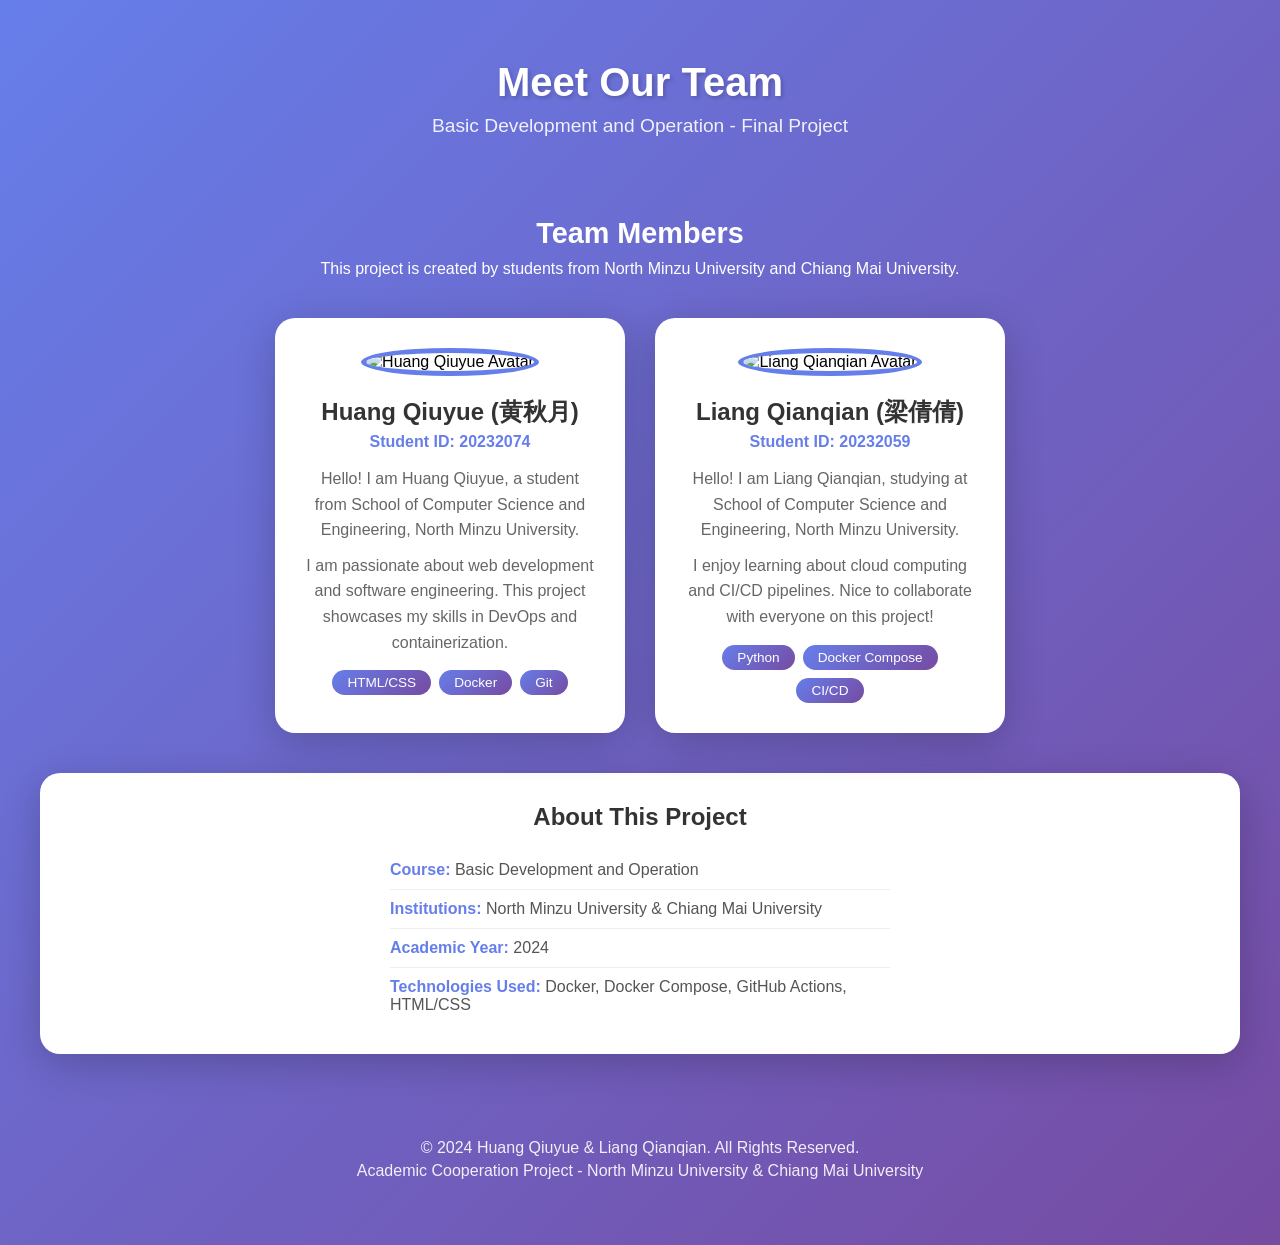
==== index.html @ bca43592 "Initial commit - Final Project by Huang Qiuyue & Liang Qianqian" ====
<!DOCTYPE html>
<html lang="en">
<head>
    <meta charset="UTF-8">
    <meta name="viewport" content="width=device-width, initial-scale=1.0">
    <title>About Us - Final Project</title>
    <link rel="stylesheet" href="styles.css">
</head>
<body>
    <header>
        <h1>Meet Our Team</h1>
        <p>Basic Development and Operation - Final Project</p>
    </header>

    <main>
        <section class="team-intro">
            <h2>Team Members</h2>
            <p>This project is created by students from North Minzu University and Chiang Mai University.</p>
        </section>

        <section class="members">
            <div class="member-card">
                <img src="https://api.dicebear.com/7.x/avataaars/svg?seed=HuangQiuyue" alt="Huang Qiuyue Avatar">
                <h3>Huang Qiuyue (黄秋月)</h3>
                <p class="student-id">Student ID: 20232074</p>
                <div class="info">
                    <p>Hello! I am Huang Qiuyue, a student from School of Computer Science and Engineering, North Minzu University.</p>
                    <p>I am passionate about web development and software engineering. This project showcases my skills in DevOps and containerization.</p>
                </div>
                <div class="skills">
                    <span class="skill-tag">HTML/CSS</span>
                    <span class="skill-tag">Docker</span>
                    <span class="skill-tag">Git</span>
                </div>
            </div>

            <div class="member-card">
                <img src="https://api.dicebear.com/7.x/avataaars/svg?seed=LiangQianqian" alt="Liang Qianqian Avatar">
                <h3>Liang Qianqian (梁倩倩)</h3>
                <p class="student-id">Student ID: 20232059</p>
                <div class="info">
                    <p>Hello! I am Liang Qianqian, studying at School of Computer Science and Engineering, North Minzu University.</p>
                    <p>I enjoy learning about cloud computing and CI/CD pipelines. Nice to collaborate with everyone on this project!</p>
                </div>
                <div class="skills">
                    <span class="skill-tag">Python</span>
                    <span class="skill-tag">Docker Compose</span>
                    <span class="skill-tag">CI/CD</span>
                </div>
            </div>
        </section>

        <section class="project-info">
            <h2>About This Project</h2>
            <ul>
                <li><strong>Course:</strong> Basic Development and Operation</li>
                <li><strong>Institutions:</strong> North Minzu University & Chiang Mai University</li>
                <li><strong>Academic Year:</strong> 2024</li>
                <li><strong>Technologies Used:</strong> Docker, Docker Compose, GitHub Actions, HTML/CSS</li>
            </ul>
        </section>
    </main>

    <footer>
        <p>&copy; 2024 Huang Qiuyue & Liang Qianqian. All Rights Reserved.</p>
        <p>Academic Cooperation Project - North Minzu University & Chiang Mai University</p>
    </footer>
</body>
</html>
---- styles.css ----
* {
    margin: 0;
    padding: 0;
    box-sizing: border-box;
}

body {
    font-family: 'Segoe UI', Tahoma, Geneva, Verdana, sans-serif;
    background: linear-gradient(135deg, #667eea 0%, #764ba2 100%);
    min-height: 100vh;
    padding: 20px;
}

header {
    text-align: center;
    color: white;
    padding: 40px 20px;
    margin-bottom: 40px;
}

header h1 {
    font-size: 2.5em;
    margin-bottom: 10px;
    text-shadow: 2px 2px 4px rgba(0,0,0,0.2);
}

header p {
    font-size: 1.2em;
    opacity: 0.9;
}

main {
    max-width: 1200px;
    margin: 0 auto;
}

.team-intro {
    text-align: center;
    color: white;
    margin-bottom: 40px;
}

.team-intro h2 {
    font-size: 1.8em;
    margin-bottom: 10px;
}

.members {
    display: flex;
    flex-wrap: wrap;
    gap: 30px;
    justify-content: center;
    margin-bottom: 40px;
}

.member-card {
    background: white;
    border-radius: 20px;
    padding: 30px;
    width: 350px;
    text-align: center;
    box-shadow: 0 10px 40px rgba(0,0,0,0.2);
    transition: transform 0.3s ease;
}

.member-card:hover {
    transform: translateY(-10px);
}

.member-card img {
    width: 150px;
    height: 150px;
    border-radius: 50%;
    margin-bottom: 20px;
    border: 5px solid #667eea;
}

.member-card h3 {
    color: #333;
    font-size: 1.5em;
    margin-bottom: 5px;
}

.student-id {
    color: #667eea;
    font-weight: bold;
    margin-bottom: 15px;
}

.info p {
    color: #666;
    margin-bottom: 10px;
    line-height: 1.6;
}

.skills {
    margin-top: 15px;
    display: flex;
    flex-wrap: wrap;
    gap: 8px;
    justify-content: center;
}

.skill-tag {
    background: linear-gradient(135deg, #667eea 0%, #764ba2 100%);
    color: white;
    padding: 5px 15px;
    border-radius: 20px;
    font-size: 0.85em;
}

.project-info {
    background: white;
    border-radius: 20px;
    padding: 30px;
    box-shadow: 0 10px 40px rgba(0,0,0,0.2);
}

.project-info h2 {
    color: #333;
    margin-bottom: 20px;
    text-align: center;
}

.project-info ul {
    list-style: none;
    max-width: 500px;
    margin: 0 auto;
}

.project-info li {
    padding: 10px 0;
    border-bottom: 1px solid #eee;
    color: #555;
}

.project-info li:last-child {
    border-bottom: none;
}

.project-info strong {
    color: #667eea;
}

footer {
    text-align: center;
    color: white;
    padding: 40px 20px;
    margin-top: 40px;
    opacity: 0.9;
}

footer p {
    margin: 5px 0;
}

@media (max-width: 768px) {
    .members {
        flex-direction: column;
        align-items: center;
    }

    .member-card {
        width: 100%;
        max-width: 350px;
    }
}
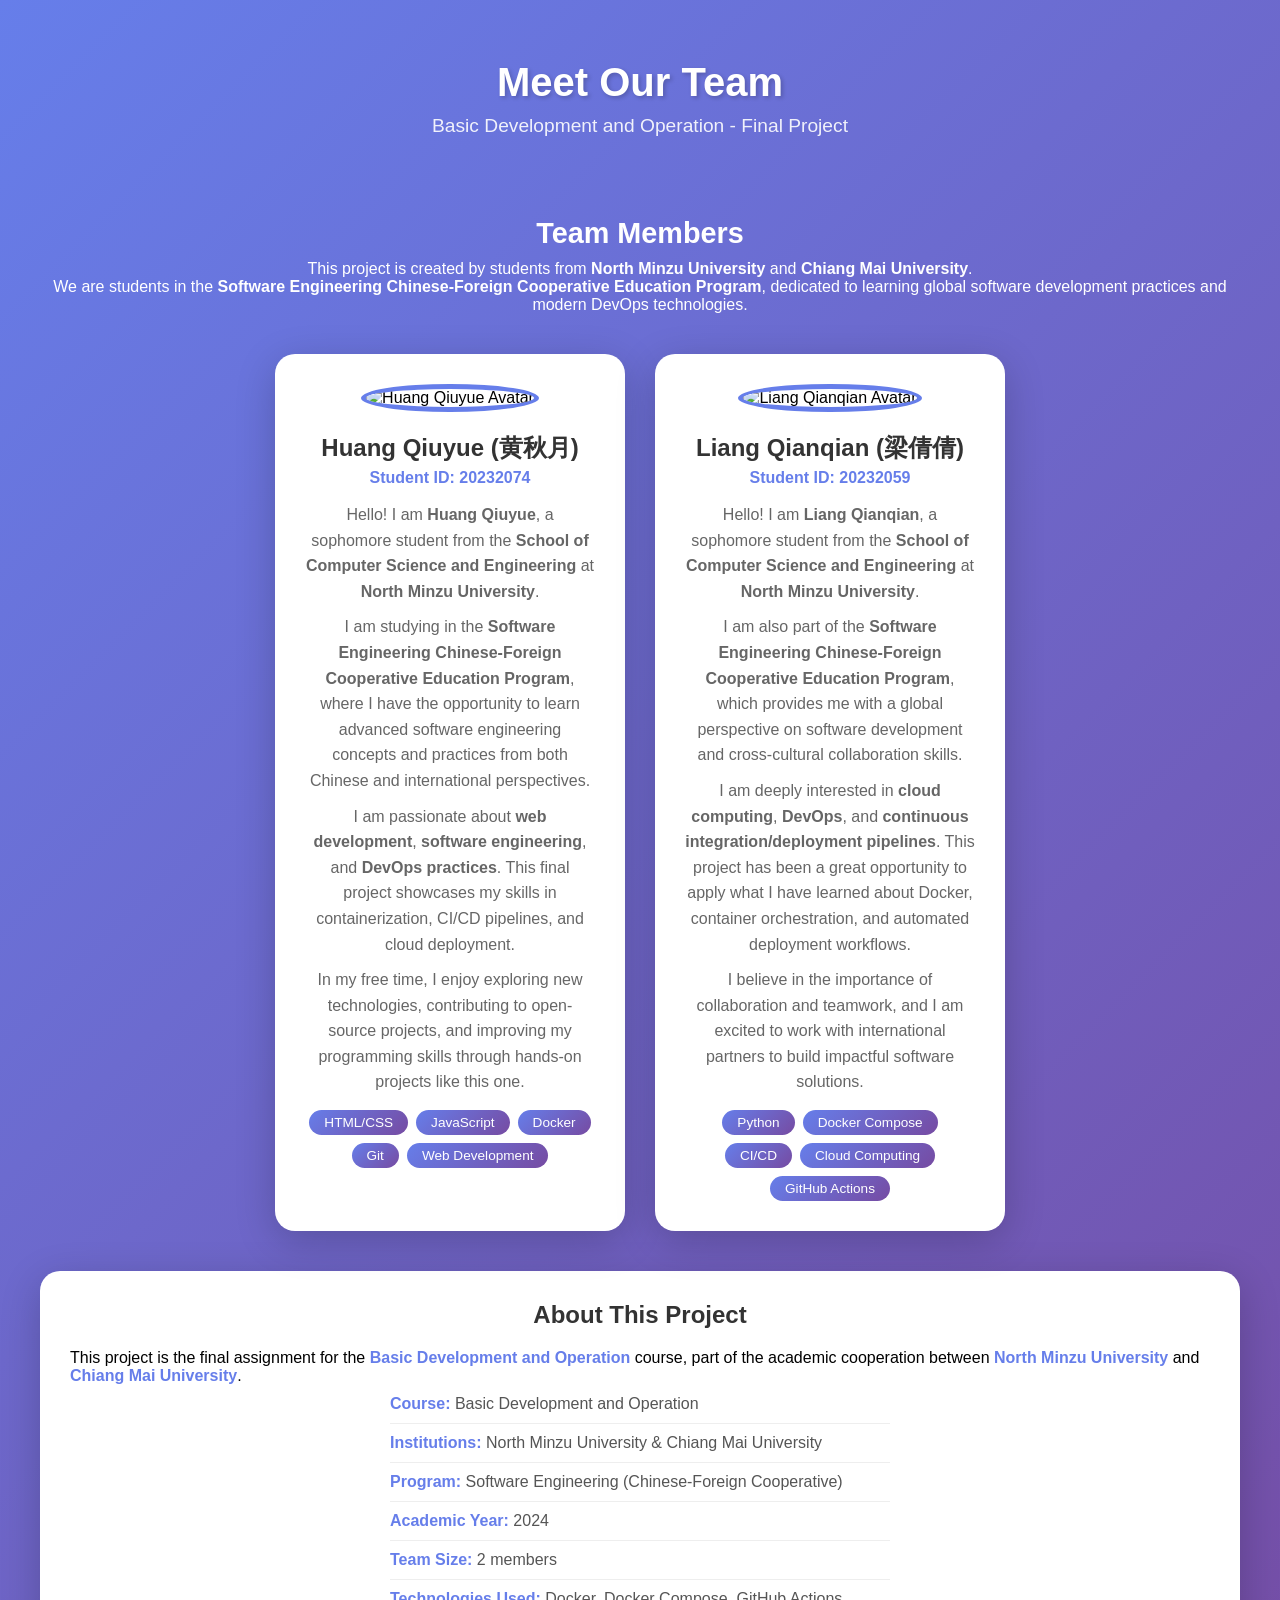
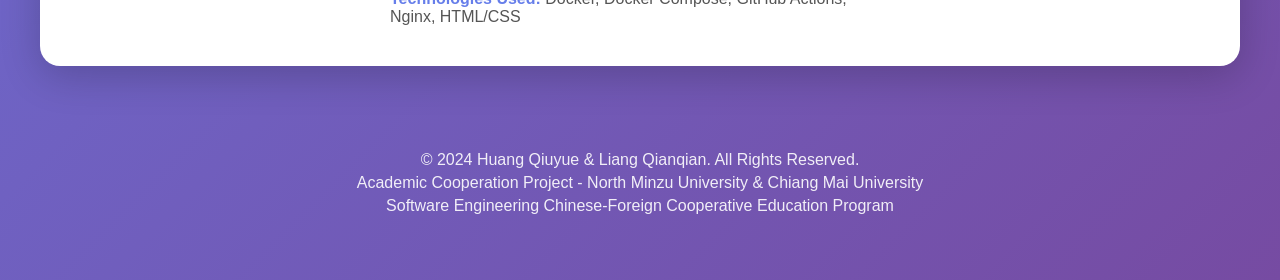
==== commit 95518f52: "Enhance personal introductions with more details about our program" ====
--- a/index.html
+++ b/index.html
@@ -15,7 +15,8 @@
     <main>
         <section class="team-intro">
             <h2>Team Members</h2>
-            <p>This project is created by students from North Minzu University and Chiang Mai University.</p>
+            <p>This project is created by students from <strong>North Minzu University</strong> and <strong>Chiang Mai University</strong>.</p>
+            <p class="program">We are students in the <strong>Software Engineering Chinese-Foreign Cooperative Education Program</strong>, dedicated to learning global software development practices and modern DevOps technologies.</p>
         </section>
 
         <section class="members">
@@ -24,13 +25,17 @@
                 <h3>Huang Qiuyue (黄秋月)</h3>
                 <p class="student-id">Student ID: 20232074</p>
                 <div class="info">
-                    <p>Hello! I am Huang Qiuyue, a student from School of Computer Science and Engineering, North Minzu University.</p>
-                    <p>I am passionate about web development and software engineering. This project showcases my skills in DevOps and containerization.</p>
+                    <p>Hello! I am <strong>Huang Qiuyue</strong>, a sophomore student from the <strong>School of Computer Science and Engineering</strong> at <strong>North Minzu University</strong>.</p>
+                    <p>I am studying in the <strong>Software Engineering Chinese-Foreign Cooperative Education Program</strong>, where I have the opportunity to learn advanced software engineering concepts and practices from both Chinese and international perspectives.</p>
+                    <p>I am passionate about <strong>web development</strong>, <strong>software engineering</strong>, and <strong>DevOps practices</strong>. This final project showcases my skills in containerization, CI/CD pipelines, and cloud deployment.</p>
+                    <p>In my free time, I enjoy exploring new technologies, contributing to open-source projects, and improving my programming skills through hands-on projects like this one.</p>
                 </div>
                 <div class="skills">
                     <span class="skill-tag">HTML/CSS</span>
+                    <span class="skill-tag">JavaScript</span>
                     <span class="skill-tag">Docker</span>
                     <span class="skill-tag">Git</span>
+                    <span class="skill-tag">Web Development</span>
                 </div>
             </div>
 
@@ -39,24 +44,31 @@
                 <h3>Liang Qianqian (梁倩倩)</h3>
                 <p class="student-id">Student ID: 20232059</p>
                 <div class="info">
-                    <p>Hello! I am Liang Qianqian, studying at School of Computer Science and Engineering, North Minzu University.</p>
-                    <p>I enjoy learning about cloud computing and CI/CD pipelines. Nice to collaborate with everyone on this project!</p>
+                    <p>Hello! I am <strong>Liang Qianqian</strong>, a sophomore student from the <strong>School of Computer Science and Engineering</strong> at <strong>North Minzu University</strong>.</p>
+                    <p>I am also part of the <strong>Software Engineering Chinese-Foreign Cooperative Education Program</strong>, which provides me with a global perspective on software development and cross-cultural collaboration skills.</p>
+                    <p>I am deeply interested in <strong>cloud computing</strong>, <strong>DevOps</strong>, and <strong>continuous integration/deployment pipelines</strong>. This project has been a great opportunity to apply what I have learned about Docker, container orchestration, and automated deployment workflows.</p>
+                    <p>I believe in the importance of collaboration and teamwork, and I am excited to work with international partners to build impactful software solutions.</p>
                 </div>
                 <div class="skills">
                     <span class="skill-tag">Python</span>
                     <span class="skill-tag">Docker Compose</span>
                     <span class="skill-tag">CI/CD</span>
+                    <span class="skill-tag">Cloud Computing</span>
+                    <span class="skill-tag">GitHub Actions</span>
                 </div>
             </div>
         </section>
 
         <section class="project-info">
             <h2>About This Project</h2>
+            <p>This project is the final assignment for the <strong>Basic Development and Operation</strong> course, part of the academic cooperation between <strong>North Minzu University</strong> and <strong>Chiang Mai University</strong>.</p>
             <ul>
                 <li><strong>Course:</strong> Basic Development and Operation</li>
                 <li><strong>Institutions:</strong> North Minzu University & Chiang Mai University</li>
+                <li><strong>Program:</strong> Software Engineering (Chinese-Foreign Cooperative)</li>
                 <li><strong>Academic Year:</strong> 2024</li>
-                <li><strong>Technologies Used:</strong> Docker, Docker Compose, GitHub Actions, HTML/CSS</li>
+                <li><strong>Team Size:</strong> 2 members</li>
+                <li><strong>Technologies Used:</strong> Docker, Docker Compose, GitHub Actions, Nginx, HTML/CSS</li>
             </ul>
         </section>
     </main>
@@ -64,6 +76,7 @@
     <footer>
         <p>&copy; 2024 Huang Qiuyue & Liang Qianqian. All Rights Reserved.</p>
         <p>Academic Cooperation Project - North Minzu University & Chiang Mai University</p>
+        <p>Software Engineering Chinese-Foreign Cooperative Education Program</p>
     </footer>
 </body>
 </html>
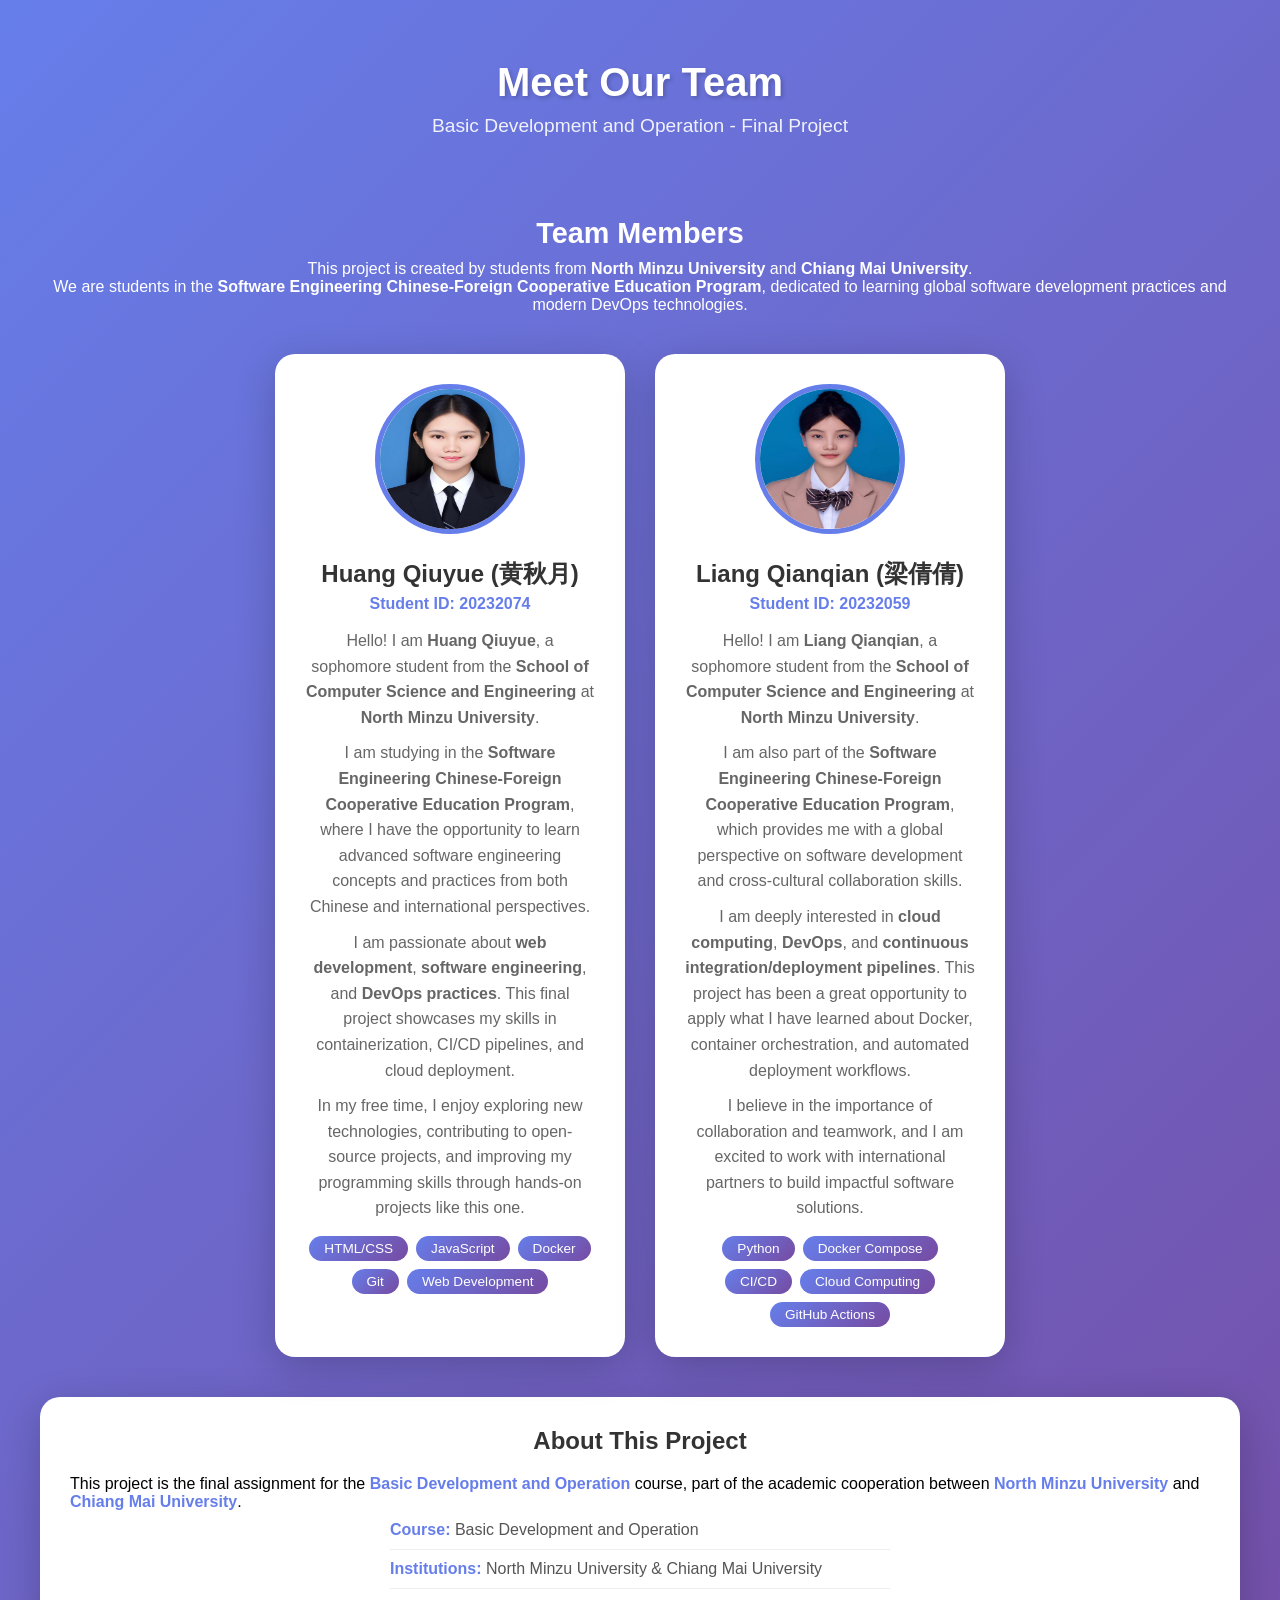
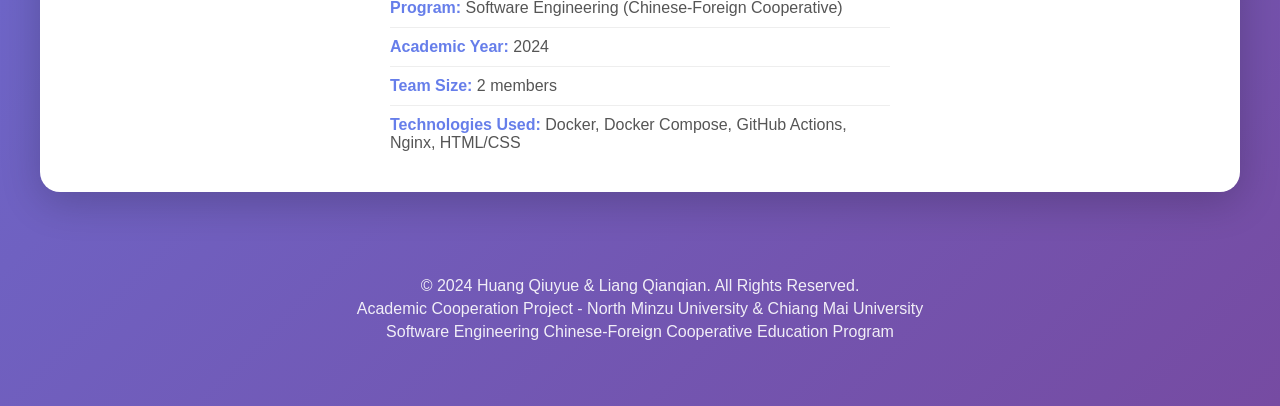
==== commit 2c2a5ca3: "Add real photos for Huang Qiuyue and Liang Qianqian" ====
--- a/index.html
+++ b/index.html
@@ -21,7 +21,7 @@
 
         <section class="members">
             <div class="member-card">
-                <img src="https://api.dicebear.com/7.x/avataaars/svg?seed=HuangQiuyue" alt="Huang Qiuyue Avatar">
+                <img src="huangqiuyue.jpg" alt="Huang Qiuyue Photo">
                 <h3>Huang Qiuyue (黄秋月)</h3>
                 <p class="student-id">Student ID: 20232074</p>
                 <div class="info">
@@ -40,7 +40,7 @@
             </div>
 
             <div class="member-card">
-                <img src="https://api.dicebear.com/7.x/avataaars/svg?seed=LiangQianqian" alt="Liang Qianqian Avatar">
+                <img src="liangqianqian.png" alt="Liang Qianqian Photo">
                 <h3>Liang Qianqian (梁倩倩)</h3>
                 <p class="student-id">Student ID: 20232059</p>
                 <div class="info">
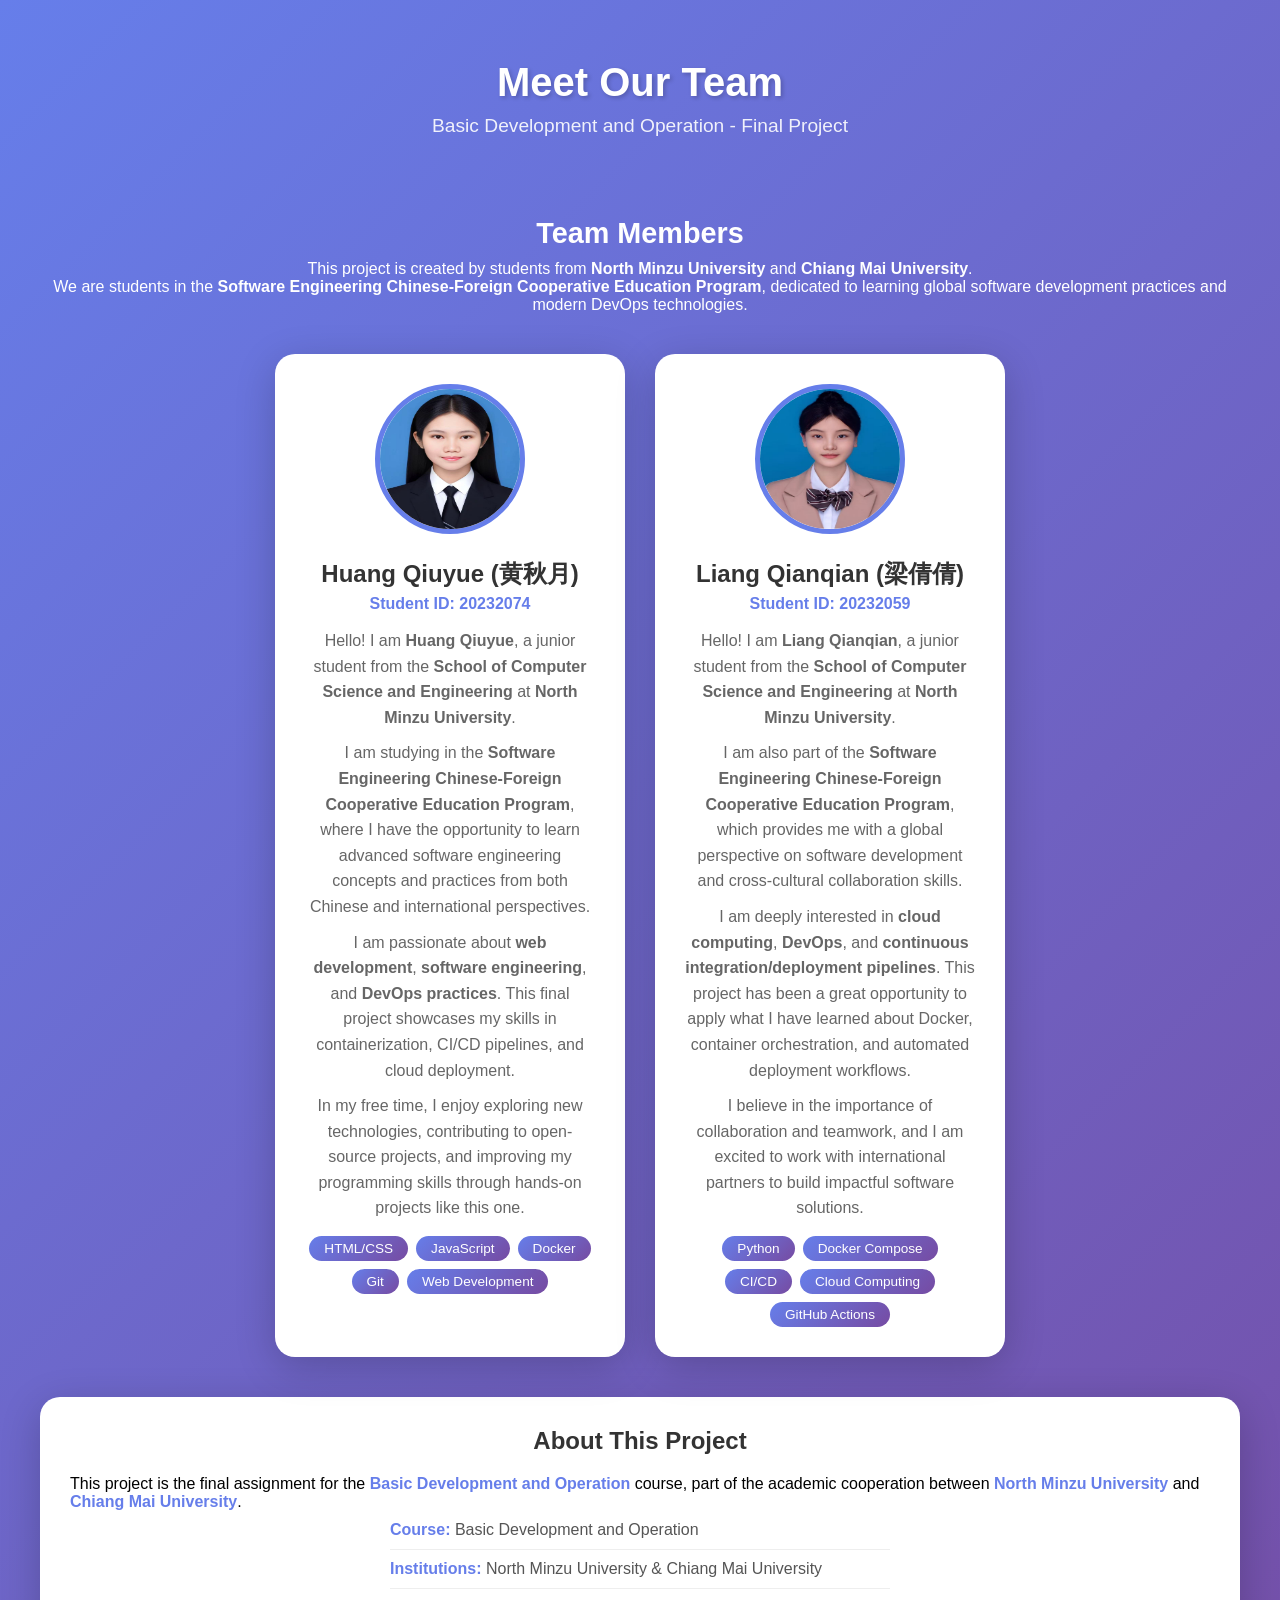
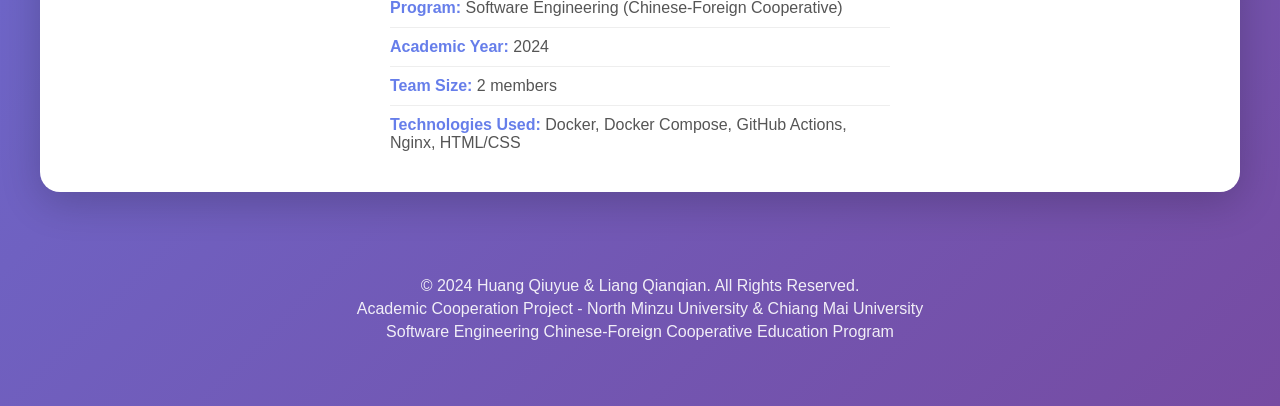
==== commit 5735e018: "Fix: update to junior student" ====
--- a/index.html
+++ b/index.html
@@ -25,7 +25,7 @@
                 <h3>Huang Qiuyue (黄秋月)</h3>
                 <p class="student-id">Student ID: 20232074</p>
                 <div class="info">
-                    <p>Hello! I am <strong>Huang Qiuyue</strong>, a sophomore student from the <strong>School of Computer Science and Engineering</strong> at <strong>North Minzu University</strong>.</p>
+                    <p>Hello! I am <strong>Huang Qiuyue</strong>, a junior student from the <strong>School of Computer Science and Engineering</strong> at <strong>North Minzu University</strong>.</p>
                     <p>I am studying in the <strong>Software Engineering Chinese-Foreign Cooperative Education Program</strong>, where I have the opportunity to learn advanced software engineering concepts and practices from both Chinese and international perspectives.</p>
                     <p>I am passionate about <strong>web development</strong>, <strong>software engineering</strong>, and <strong>DevOps practices</strong>. This final project showcases my skills in containerization, CI/CD pipelines, and cloud deployment.</p>
                     <p>In my free time, I enjoy exploring new technologies, contributing to open-source projects, and improving my programming skills through hands-on projects like this one.</p>
@@ -44,7 +44,7 @@
                 <h3>Liang Qianqian (梁倩倩)</h3>
                 <p class="student-id">Student ID: 20232059</p>
                 <div class="info">
-                    <p>Hello! I am <strong>Liang Qianqian</strong>, a sophomore student from the <strong>School of Computer Science and Engineering</strong> at <strong>North Minzu University</strong>.</p>
+                    <p>Hello! I am <strong>Liang Qianqian</strong>, a junior student from the <strong>School of Computer Science and Engineering</strong> at <strong>North Minzu University</strong>.</p>
                     <p>I am also part of the <strong>Software Engineering Chinese-Foreign Cooperative Education Program</strong>, which provides me with a global perspective on software development and cross-cultural collaboration skills.</p>
                     <p>I am deeply interested in <strong>cloud computing</strong>, <strong>DevOps</strong>, and <strong>continuous integration/deployment pipelines</strong>. This project has been a great opportunity to apply what I have learned about Docker, container orchestration, and automated deployment workflows.</p>
                     <p>I believe in the importance of collaboration and teamwork, and I am excited to work with international partners to build impactful software solutions.</p>
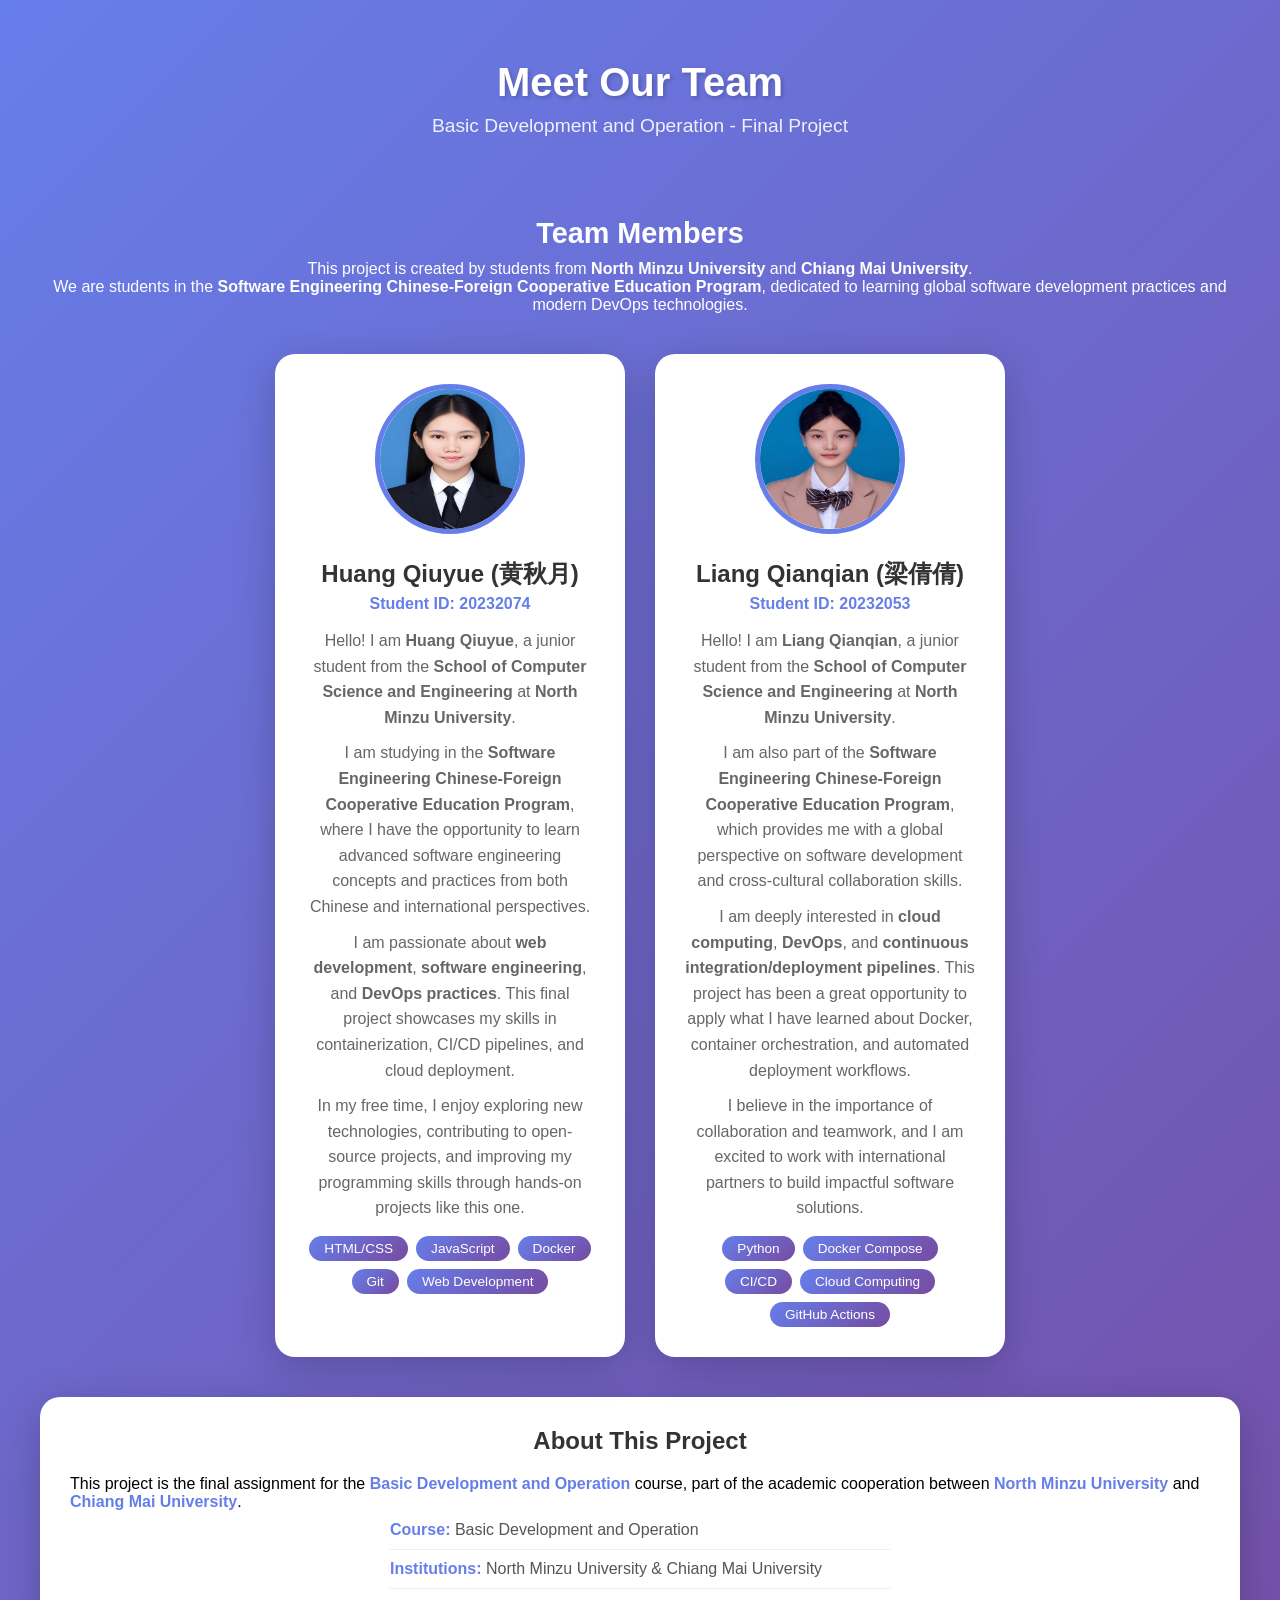
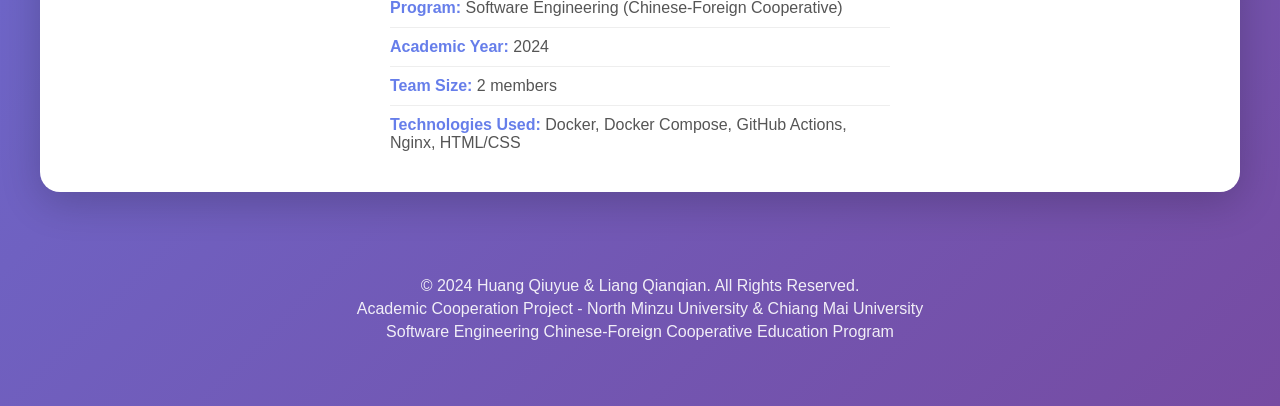
==== commit cef95bdf: "Fix: Liang Qianqian student ID to 20232053" ====
--- a/index.html
+++ b/index.html
@@ -42,7 +42,7 @@
             <div class="member-card">
                 <img src="liangqianqian.png" alt="Liang Qianqian Photo">
                 <h3>Liang Qianqian (梁倩倩)</h3>
-                <p class="student-id">Student ID: 20232059</p>
+                <p class="student-id">Student ID: 20232053</p>
                 <div class="info">
                     <p>Hello! I am <strong>Liang Qianqian</strong>, a junior student from the <strong>School of Computer Science and Engineering</strong> at <strong>North Minzu University</strong>.</p>
                     <p>I am also part of the <strong>Software Engineering Chinese-Foreign Cooperative Education Program</strong>, which provides me with a global perspective on software development and cross-cultural collaboration skills.</p>
